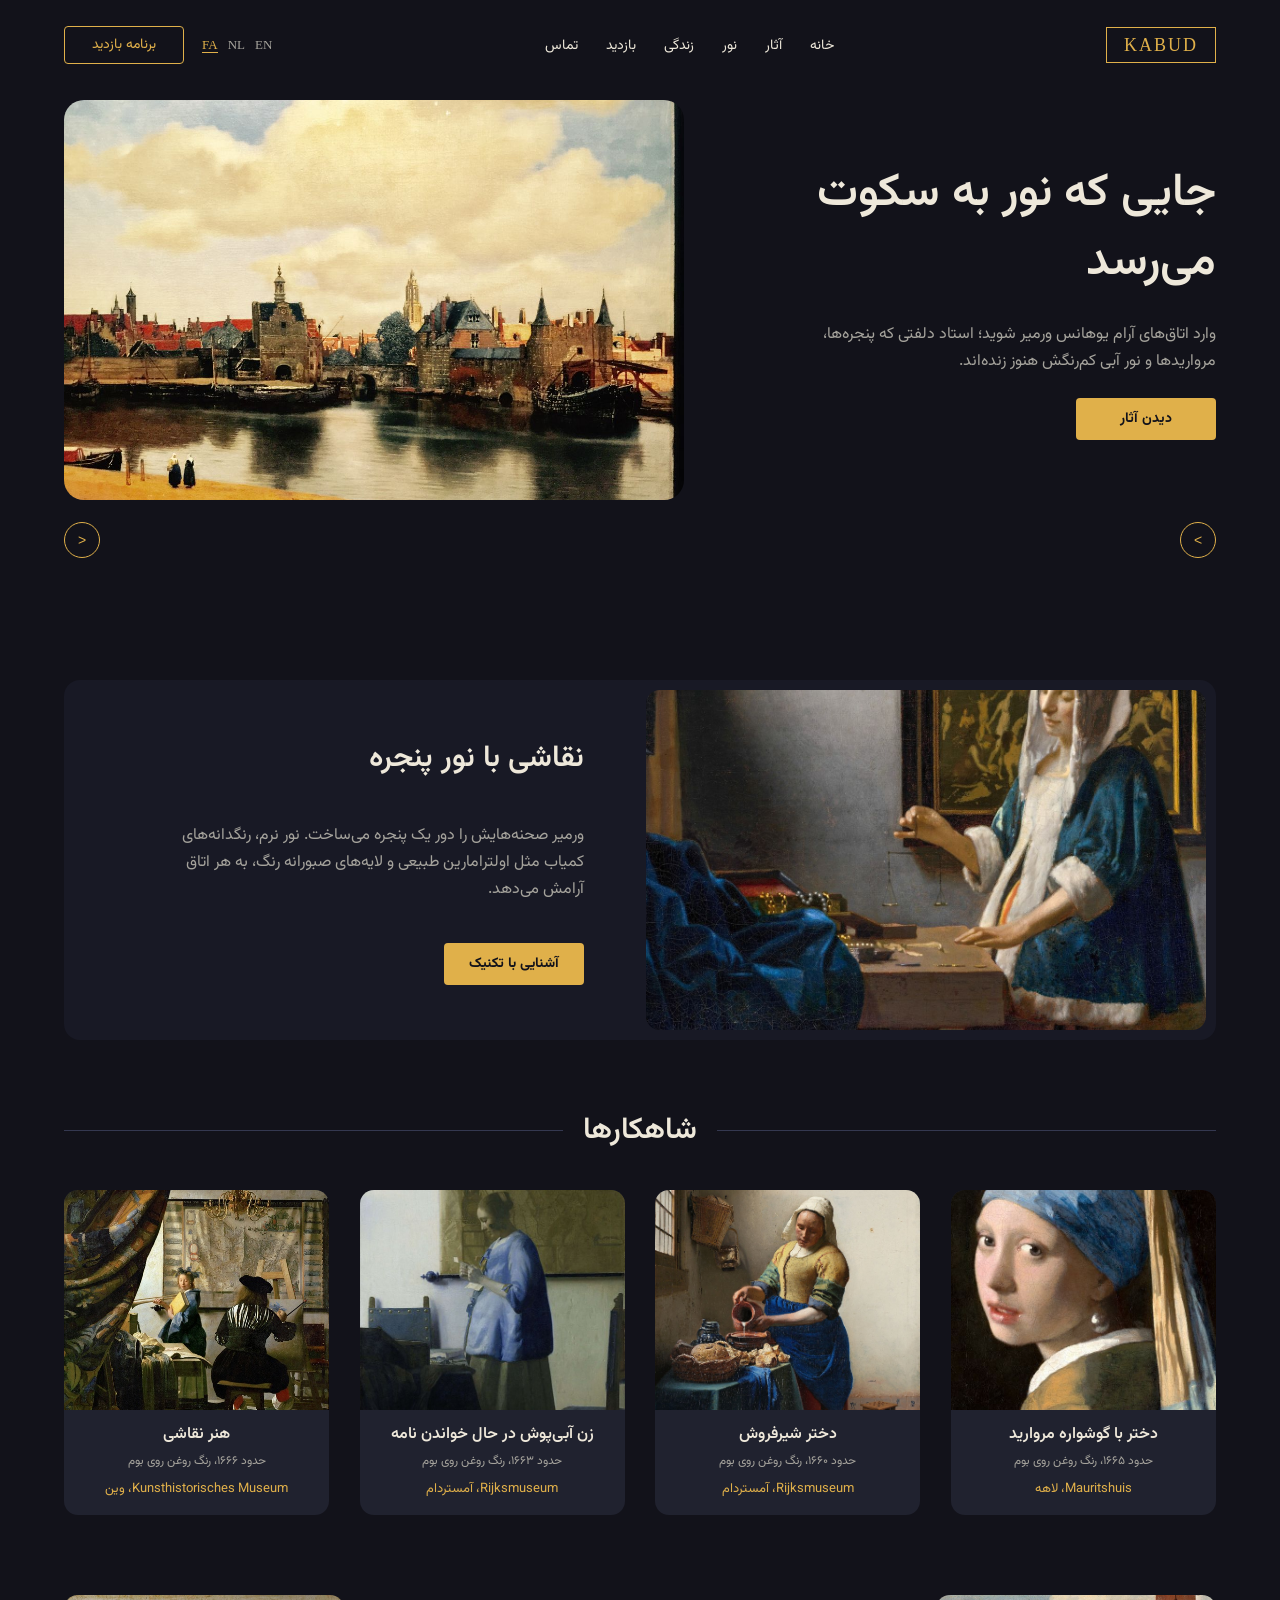
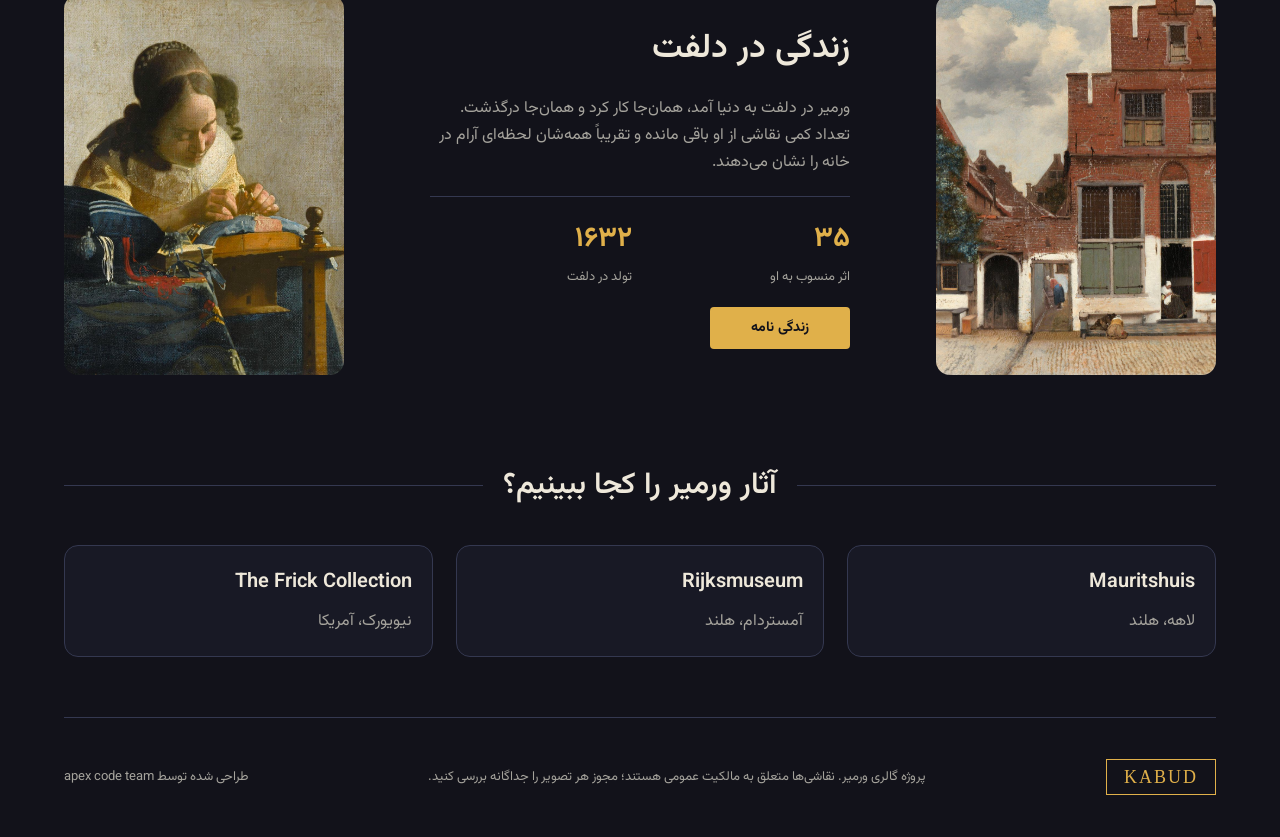
==== html/INDEX-fa.html @ 4beb7dc1 "yess" ====
<!DOCTYPE html>
<html lang="fa" dir="rtl">
<head>
  <meta charset="UTF-8">
  <meta name="viewport" content="width=device-width, initial-scale=1.0">
  <title>کبود | گالری ورمیر</title>
  <meta name="description" content="کبود گالری آنلاین یوهانس ورمیر، نقاش دلفتی نور است. شاهکارها و تکنیک او را ببینید و بدانید آثارش را کجا می‌توان دید.">
  <link rel="alternate" hreflang="en" href="https://example.com/en/">
  <link rel="alternate" hreflang="nl" href="https://example.com/nl/">
  <link rel="alternate" hreflang="fa" href="https://example.com/fa/">
  <link rel="alternate" hreflang="x-default" href="https://example.com/en/">
  <link rel="preconnect" href="https://fonts.googleapis.com">
  <link rel="preconnect" href="https://fonts.gstatic.com" crossorigin>
  <link rel="stylesheet" href="https://fonts.googleapis.com/css2?family=Vazirmatn:wght@400;600;700&display=swap">
  <link rel="stylesheet" href="../css/index-style.css">
</head>
<body>

  <!-- ========== HERO ========== -->
  <header class="hero">
    <nav class="navbar">
      <a href="./INDEX-fa.html" class="logo">KABUD</a>
      <ul class="nav-links">
        <li><a href="./INDEX-fa.html">خانه</a></li>
        <li><a href="#works">آثار</a></li>
        <li><a href="./technique-fa.html">نور</a></li>
        <li><a href="./biography-fa.html">زندگی</a></li>
        <li><a href="#visit">بازدید</a></li>
        <li><a href="#">تماس</a></li>
      </ul>
      <div class="nav-actions">
        <ul class="lang-switch">
          <li><a href="../index.html" hreflang="en" lang="en">EN</a></li>
          <li><a href="./index-na.html" hreflang="nl" lang="nl">NL</a></li>
          <li><a href="./INDEX-fa.html" hreflang="fa" lang="fa" aria-current="page">FA</a></li>
        </ul>
        <a href="#visit" class="btn-outline">برنامه بازدید</a>
      </div>
    </nav>

    <div class="hero-content">
      <div class="hero-text">
        <h1>جایی که نور به سکوت می‌رسد</h1>
        <p>وارد اتاق‌های آرام یوهانس ورمیر شوید؛ استاد دلفتی که پنجره‌ها، مرواریدها و نور آبی کم‌رنگش هنوز زنده‌اند.</p>
        <a href="#works" class="btn">دیدن آثار</a>
      </div>
      <img src="../pic/View of Delft.jpg" alt="نمای دلفت اثر یوهانس ورمیر، شهری زیر آسمان ابری" class="hero-img">
    </div>

    <div class="hero-controls">
      <!-- در حالت راست‌به‌چپ، دکمه اول سمت راست است؛ پس فلش‌ها برعکس انگلیسی هستند -->
      <button class="circle-btn" aria-label="اثر قبلی">&gt;</button>
      <button class="circle-btn" aria-label="اثر بعدی">&lt;</button>
    </div>
  </header>

  <main>

    <!-- ========== FEATURE: LIGHT & TECHNIQUE ========== -->
    <section class="feature">
      <img src="../pic/Woman Holding a Balance.jpg" alt="زنی با ترازو اثر ورمیر، زنی که در نور ملایم پنجره وزن می‌کند" class="feature-img">
      <div class="feature-text">
        <h2>نقاشی با نور پنجره</h2>
        <p>ورمیر صحنه‌هایش را دور یک پنجره می‌ساخت. نور نرم، رنگدانه‌های کمیاب مثل اولترامارین طبیعی و لایه‌های صبورانه رنگ، به هر اتاق آرامش می‌دهد.</p>
        <a href="./technique-fa.html" class="btn">آشنایی با تکنیک</a>
      </div>
    </section>

    <!-- ========== MASTERWORKS ========== -->
    <section class="works" id="works">
      <div class="section-title">
        <span class="line"></span>
        <h2>شاهکارها</h2>
        <span class="line"></span>
      </div>

      <div class="cards">
        <article class="card">
          <img src="../pic/Girl with a Pearl.jpg" alt="دختر با گوشواره مروارید اثر ورمیر" class="card-img">
          <h3>دختر با گوشواره مروارید</h3>
          <p>حدود ۱۶۶۵، رنگ روغن روی بوم</p>
          <div class="museum">Mauritshuis، لاهه</div>
        </article>

        <article class="card">
          <img src="../pic/The Milkmaid.jpg" alt="دختر شیرفروش اثر ورمیر، زنی که شیر می‌ریزد" class="card-img">
          <h3>دختر شیرفروش</h3>
          <p>حدود ۱۶۶۰، رنگ روغن روی بوم</p>
          <div class="museum">Rijksmuseum، آمستردام</div>
        </article>

        <article class="card">
          <img src="../pic/Reading a Letter.jpg" alt="زن آبی‌پوش در حال خواندن نامه اثر ورمیر" class="card-img">
          <h3>زن آبی‌پوش در حال خواندن نامه</h3>
          <p>حدود ۱۶۶۳، رنگ روغن روی بوم</p>
          <div class="museum">Rijksmuseum، آمستردام</div>
        </article>

        <article class="card">
          <img src="../pic/The Art of Painting.jpg" alt="هنر نقاشی اثر ورمیر، نقاشی در کارگاهش" class="card-img">
          <h3>هنر نقاشی</h3>
          <p>حدود ۱۶۶۶، رنگ روغن روی بوم</p>
          <div class="museum">Kunsthistorisches Museum، وین</div>
        </article>
      </div>
    </section>

    <!-- ========== LIFE & TIMES ========== -->
    <section class="life">
      <img src="../pic/The Little Street.jpg" alt="کوچه‌ی ورمیر، خانه‌ای آجری در دلفت" class="life-img">

      <div class="life-text">
        <h2>زندگی در دلفت</h2>
        <p>ورمیر در دلفت به دنیا آمد، همان‌جا کار کرد و همان‌جا درگذشت. تعداد کمی نقاشی از او باقی مانده و تقریباً همه‌شان لحظه‌ای آرام در خانه را نشان می‌دهند.</p>
        <hr class="divider">
        <div class="stats">
          <div class="stat">
            <strong>۳۵</strong>
            <span>اثر منسوب به او</span>
          </div>
          <div class="stat">
            <strong>۱۶۳۲</strong>
            <span>تولد در دلفت</span>
          </div>
        </div>
        <a href="./biography-fa.html" class="btn">زندگی نامه</a>
        
      </div>

      <img src="../pic/The Lacemaker.jpg" alt="توری‌باف اثر ورمیر، زنی خمیده بر کار توربافی‌اش" class="life-img">
    </section>

    <!-- ========== WHERE TO SEE ========== -->
    <section class="visit" id="visit">
      <div class="section-title">
        <span class="line"></span>
        <h2>آثار ورمیر را کجا ببینیم؟</h2>
        <span class="line"></span>
      </div>

      <div class="museums">
        <div class="museum-item">
          <h3>Mauritshuis</h3>
          <p>لاهه، هلند</p>
        </div>
        <div class="museum-item">
          <h3>Rijksmuseum</h3>
          <p>آمستردام، هلند</p>
        </div>
        <div class="museum-item">
          <h3>The Frick Collection</h3>
          <p>نیویورک، آمریکا</p>
        </div>
      </div>
    </section>

  </main>

  <!-- ========== FOOTER ========== -->
  <footer class="footer">
    <a href="#" class="logo">KABUD</a>
    <p>پروژه گالری ورمیر. نقاشی‌ها متعلق به مالکیت عمومی هستند؛ مجوز هر تصویر را جداگانه بررسی کنید.</p>
    <p>طراحی شده توسط apex code team</p>
  </footer>
<script src="../js/index-script.js"></script>
</body>
</html>
---- css/index-style.css ----
/* ========== VARIABLES (colors) ========== */
:root {
  --bg-main: #12121A;
  --bg-section: #181925;
  --bg-card: #20222F;
  --text-main: #EEE8DA;
  --text-muted: #A5A39C;
  --accent: #E0B04A;
  --accent-text: #12121A;
  --border: #343850;
  --star: #5C7AD6;
}

/* ========== RESET ========== */
* {
  margin: 0;
  box-sizing: border-box;
}

body {
  width: 100%;
  background-color: var(--bg-main);
  color: var(--text-main);
  font-family: Georgia, "Times New Roman", serif;
  font-size: 16px;
}

/* Persian: Georgia has no Persian glyphs, so use Vazirmatn (loaded in fa/index.html) */
html[lang="fa"] body {
  font-family: "Vazirmatn", Tahoma, "Segoe UI", sans-serif;
}

html[lang="fa"] h1 {
  line-height: 1.5;
}

a {
  text-decoration: none;
  color: var(--text-main);
}

ul {
  list-style: none;
  padding: 0;
}

img {
  display: block;
}

h1, h2, h3 {
  font-weight: 600;
}

p {
  color: var(--text-muted);
  line-height: 1.7;
}

/* ========== BUTTONS ========== */
.btn {
  min-width: 140px;
  height: 42px;
  padding: 0 22px;
  align-self: flex-start;
  display: flex;
  justify-content: center;
  align-items: center;
  background-color: var(--accent);
  color: var(--accent-text);
  font-size: 14px;
  font-weight: bold;
  border-radius: 4px;
}

.btn-outline {
  min-width: 120px;
  height: 38px;
  padding: 0 18px;
  display: flex;
  justify-content: center;
  align-items: center;
  border: 1px solid var(--accent);
  color: var(--accent);
  font-size: 14px;
  border-radius: 4px;
}

.circle-btn {
  width: 36px;
  height: 36px;
  border: 1px solid var(--accent);
  border-radius: 50%;
  background-color: transparent;
  color: var(--accent);
  font-size: 14px;
  cursor: pointer;
}

/* ========== HERO ========== */
.hero {
  width: 100%;
  min-height: 640px;
  background-color: var(--bg-main);
  position: relative;
}

.navbar {
  width: 90%;
  height: 90px;
  margin: 0 auto;
  display: flex;
  justify-content: space-between;
  align-items: center;
  gap: 24px;
}

.logo {
  min-width: 110px;
  height: 36px;
  display: flex;
  justify-content: center;
  align-items: center;
  border: 1px solid var(--accent);
  color: var(--accent);
  font-family: Georgia, "Times New Roman", serif;
  font-size: 18px;
  letter-spacing: 2px;
}

.nav-links {
  display: flex;
  gap: 28px;
}

.nav-links a {
  font-size: 14px;
}

.nav-links a:hover {
  color: var(--accent);
}

.nav-actions {
  display: flex;
  align-items: center;
  gap: 18px;
}

/* ========== LANGUAGE SWITCHER ========== */
.lang-switch {
  display: flex;
  gap: 10px;
}

.lang-switch a {
  color: var(--text-muted);
  font-family: Georgia, "Times New Roman", serif;
  font-size: 13px;
}

.lang-switch a:hover {
  color: var(--accent);
}

.lang-switch a[aria-current="page"] {
  color: var(--accent);
  border-bottom: 1px solid var(--accent);
}

/* ========== HERO CONTENT ========== */
.hero-content {
  width: 90%;
  min-height: 420px;
  margin: 0 auto;
  display: flex;
  justify-content: space-between;
  align-items: center;
  gap: 40px;
}

.hero-text {
  width: 440px;
  min-height: 280px;
  display: flex;
  flex-direction: column;
  justify-content: space-between;
  gap: 20px;
}

.hero-text h1 {
  font-size: 46px;
  line-height: 1.2;
}

.hero-img {
  width: 620px;
  height: 400px;
  object-fit: cover;
  border-radius: 20px;
}

.hero-controls {
  width: 90%;
  height: 60px;
  margin: 0 auto;
  display: flex;
  justify-content: space-between;
  align-items: center;
}

/* ========== FEATURE (light & technique) ========== */
.feature {
  width: 90%;
  min-height: 360px;
  margin: 40px auto;
  display: flex;
  justify-content: space-between;
  align-items: center;
  background-color: var(--bg-section);
  border-radius: 16px;
}

.feature-img {
  width: 560px;
  height: 340px;
  margin-inline-start: 10px;
  object-fit: cover;
  border-radius: 14px;
}

.feature-text {
  width: 440px;
  min-height: 250px;
  margin-inline-end: 80px;
  display: flex;
  flex-direction: column;
  justify-content: space-between;
  gap: 20px;
}

.feature-text h2 {
  font-size: 30px;
}

/* ========== MASTERWORKS ========== */
.works {
  width: 90%;
  margin: 60px auto;
}

.section-title {
  width: 100%;
  height: 60px;
  display: flex;
  justify-content: space-between;
  align-items: center;
  gap: 20px;
}

.section-title h2 {
  font-size: 30px;
}

.line {
  flex: 1;
  height: 1px;
  background-color: var(--border);
}

.cards {
  width: 100%;
  margin-top: 30px;
  display: flex;
  justify-content: space-between;
}

.card {
  width: 23%;
  min-height: 320px;
  padding-bottom: 16px;
  background-color: var(--bg-card);
  border-radius: 14px;
  text-align: center;
}
.card:hover{
    transform: scale(0px 20px);
    transition : 1s linear all;
}
.card-img {
  width: 100%;
  height: 220px;
  object-fit: cover;
  border-radius: 14px 14px 0 0;
}

.card h3 {
  margin-block-start: 12px;
  margin-inline: 14px;
  font-size: 16px;
}

.card p {
  margin-block-start: 4px;
  margin-inline: 14px;
  font-size: 12px;
}

.museum {
  margin-block-start: 8px;
  margin-inline: 14px;
  color: var(--accent);
  font-size: 13px;
}

/* ========== LIFE & TIMES ========== */
.life {
  width: 90%;
  min-height: 420px;
  margin: 60px auto;
  display: flex;
  justify-content: space-between;
  align-items: center;
  gap: 30px;
}

.life-img {
  width: 280px;
  height: 380px;
  object-fit: cover;
  border-radius: 14px;
}

.life-text {
  width: 420px;
  min-height: 300px;
  display: flex;
  flex-direction: column;
  justify-content: space-between;
  gap: 20px;
}

.life-text h2 {
  font-size: 34px;
}

.divider {
  width: 100%;
  height: 1px;
  border: none;
  background-color: var(--border);
}

.stats {
  width: 100%;
  display: flex;
  justify-content: space-between;
}

.stat {
  width: 48%;
  min-height: 70px;
  display: flex;
  flex-direction: column;
  justify-content: space-between;
}

.stat strong {
  color: var(--accent);
  font-size: 28px;
}

.stat span {
  color: var(--text-muted);
  font-size: 13px;
}

/* ========== WHERE TO SEE ========== */
.visit {
  width: 90%;
  margin: 60px auto;
}

.museums {
  width: 100%;
  margin-top: 30px;
  display: flex;
  justify-content: space-between;
}

.museum-item {
  width: 32%;
  min-height: 110px;
  padding: 20px;
  display: flex;
  flex-direction: column;
  justify-content: space-between;
  gap: 10px;
  background-color: var(--bg-section);
  border: 1px solid var(--border);
  border-radius: 14px;
}

.museum-item h3 {
  font-size: 20px;
}

/* ========== FOOTER ========== */
.footer {
  width: 90%;
  min-height: 120px;
  margin: 0 auto;
  display: flex;
  justify-content: space-between;
  align-items: center;
  gap: 24px;
  border-top: 1px solid var(--border);
}

.footer p {
  font-size: 13px;
}
/* ==========================================================
   KABUD | Vermeer Gallery - Responsive styles
   Load this file AFTER index-style.css so it can override it.
   Breakpoints: tablet <= 1024px, mobile <= 768px, small phone <= 480px
   ========================================================== */

/* Images never grow wider than their container */
img {
  max-width: 100%;
}

/* ==========================================================
   TABLET (up to 1024px)
   ========================================================== */
@media (max-width: 1024px) {

  /* ----- Navbar ----- */
  .navbar {
    gap: 16px;
  }

  .nav-links {
    gap: 18px;
  }

  .nav-actions {
    gap: 14px;
  }

  /* ----- Hero ----- */
  .hero {
    min-height: 560px;
  }

  .hero-content {
    min-height: 380px;
    gap: 24px;
  }

  .hero-text {
    width: 42%;
    min-height: 240px;
  }

  .hero-text h1 {
    font-size: 38px;
  }

  .hero-img {
    width: 55%;
    height: 340px;
  }

  /* ----- Feature ----- */
  .feature {
    min-height: 320px;
  }

  .feature-img {
    width: 50%;
    height: 290px;
  }

  .feature-text {
    width: 42%;
    margin-inline-end: 30px;
  }

  .feature-text h2 {
    font-size: 26px;
  }

  /* ----- Masterworks: 2 cards per row ----- */
  .cards {
    flex-wrap: wrap;
    row-gap: 20px;
  }

  .card {
    width: 48%;
    min-height: auto;
  }

  .card-img {
    height: 240px;
  }

  /* ----- Life ----- */
  .life {
    gap: 20px;
  }

  .life-img {
    width: 24%;
    height: 330px;
  }

  .life-text {
    width: 46%;
    min-height: 280px;
  }

  .life-text h2 {
    font-size: 30px;
  }

  /* ----- Museums ----- */
  .museum-item h3 {
    font-size: 18px;
  }
}

/* ==========================================================
   MOBILE (up to 768px)
   ========================================================== */
@media (max-width: 768px) {

  /* ----- Navbar: logo + switcher on top, links in a scrollable row below ----- */
  .navbar {
    height: auto;
    padding: 14px 0;
    flex-wrap: wrap;
    gap: 12px 16px;
  }

  .logo {
    order: 1;
  }

  .nav-actions {
    order: 2;
  }

  .nav-links {
    order: 3;
    width: 100%;
    gap: 22px;
    overflow-x: auto;
    white-space: nowrap;
    padding-bottom: 6px;
  }

  .nav-links li {
    flex-shrink: 0;
  }

  /* ----- Hero: stack text and image ----- */
  .hero {
    min-height: auto;
    padding-bottom: 20px;
  }

  .hero-content {
    flex-direction: column;
    min-height: auto;
    padding: 10px 0 20px;
    gap: 24px;
  }

  .hero-text {
    width: 100%;
    min-height: auto;
  }

  .hero-text h1 {
    font-size: 32px;
  }

  .hero-img {
    width: 100%;
    height: 280px;
    border-radius: 16px;
  }

  /* ----- Feature: stack image and text ----- */
  .feature {
    flex-direction: column;
    min-height: auto;
    padding: 12px 12px 24px;
    gap: 20px;
  }

  .feature-img {
    width: 100%;
    height: 240px;
    margin-inline-start: 0;
  }

  .feature-text {
    width: 100%;
    min-height: auto;
    margin-inline-end: 0;
    padding: 0 8px;
  }

  .feature-text h2 {
    font-size: 24px;
  }

  /* ----- Section titles ----- */
  .section-title {
    height: auto;
    min-height: 60px;
    gap: 12px;
  }

  .section-title h2 {
    font-size: 22px;
    text-align: center;
  }

  .line {
    min-width: 20px;
  }

  /* ----- Masterworks (still 2 per row) ----- */
  .card-img {
    height: 200px;
  }

  /* ----- Life: stack everything ----- */
  .life {
    flex-direction: column;
    min-height: auto;
    margin: 40px auto;
    gap: 24px;
  }

  .life-img {
    width: 100%;
    height: 280px;
  }

  .life-text {
    width: 100%;
    min-height: auto;
  }

  .life-text h2 {
    font-size: 28px;
  }

  /* ----- Museums: one per row ----- */
  .museums {
    flex-direction: column;
    gap: 16px;
  }

  .museum-item {
    width: 100%;
    min-height: auto;
  }

  /* ----- Footer ----- */
  .footer {
    flex-direction: column;
    justify-content: center;
    padding: 24px 0;
    gap: 16px;
    text-align: center;
  }
}

/* ==========================================================
   SMALL PHONES (up to 480px)
   ========================================================== */
@media (max-width: 480px) {

  .nav-links {
    gap: 16px;
  }

  .nav-links a {
    font-size: 13px;
  }

  .hero-text h1 {
    font-size: 28px;
  }

  .hero-img {
    height: 220px;
  }

  /* Buttons become full width, easier to tap */
  .btn {
    width: 100%;
    align-self: stretch;
  }

  .feature-img {
    height: 200px;
  }

  /* Masterworks: one card per row */
  .card {
    width: 100%;
  }

  .card-img {
    height: 240px;
  }

  .life-img {
    height: 240px;
  }

  .stat strong {
    font-size: 24px;
  }

  .section-title h2 {
    font-size: 20px;
  }
}
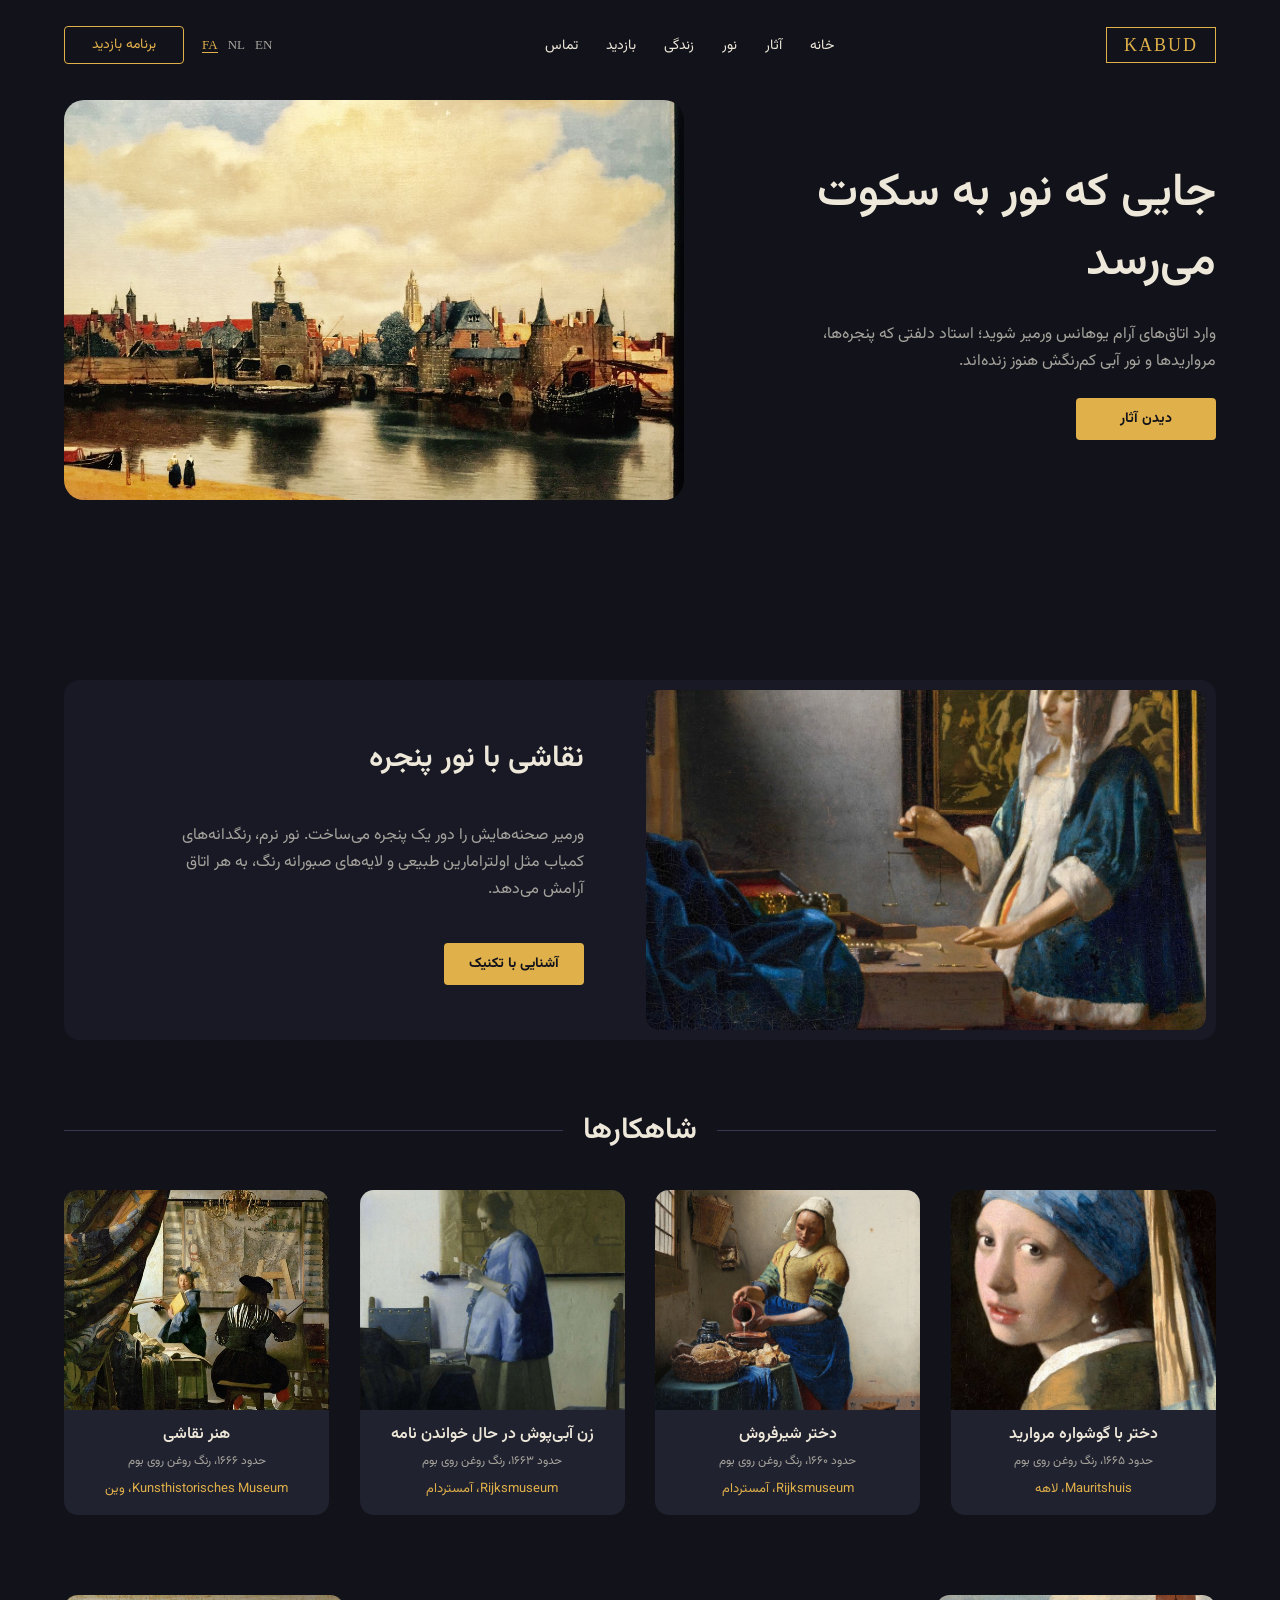
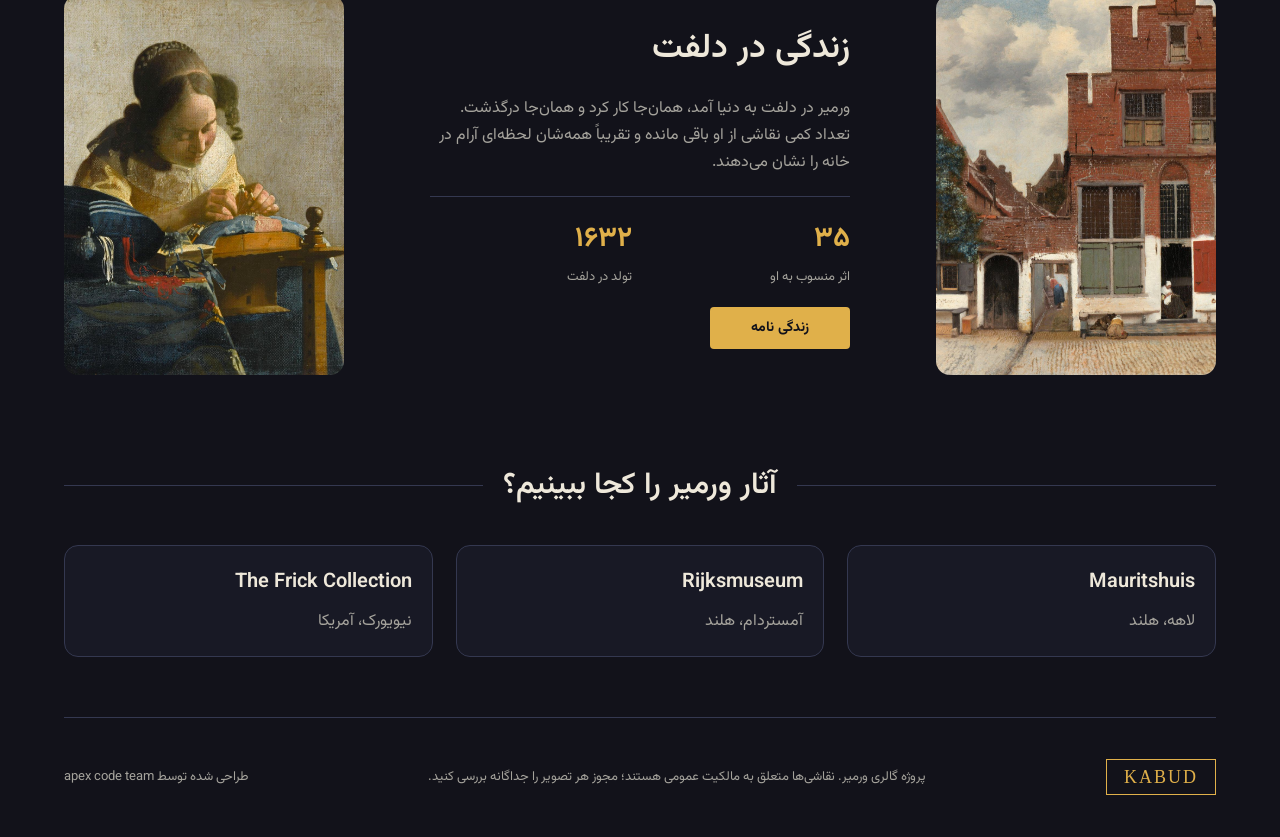
==== commit d5ce75f8: "f" ====
--- a/html/INDEX-fa.html
+++ b/html/INDEX-fa.html
@@ -47,11 +47,10 @@
       <img src="../pic/View of Delft.jpg" alt="نمای دلفت اثر یوهانس ورمیر، شهری زیر آسمان ابری" class="hero-img">
     </div>
 
-    <div class="hero-controls">
-      <!-- در حالت راست‌به‌چپ، دکمه اول سمت راست است؛ پس فلش‌ها برعکس انگلیسی هستند -->
+    <!-- <div class="hero-controls">
       <button class="circle-btn" aria-label="اثر قبلی">&gt;</button>
       <button class="circle-btn" aria-label="اثر بعدی">&lt;</button>
-    </div>
+    </div> -->
   </header>
 
   <main>
